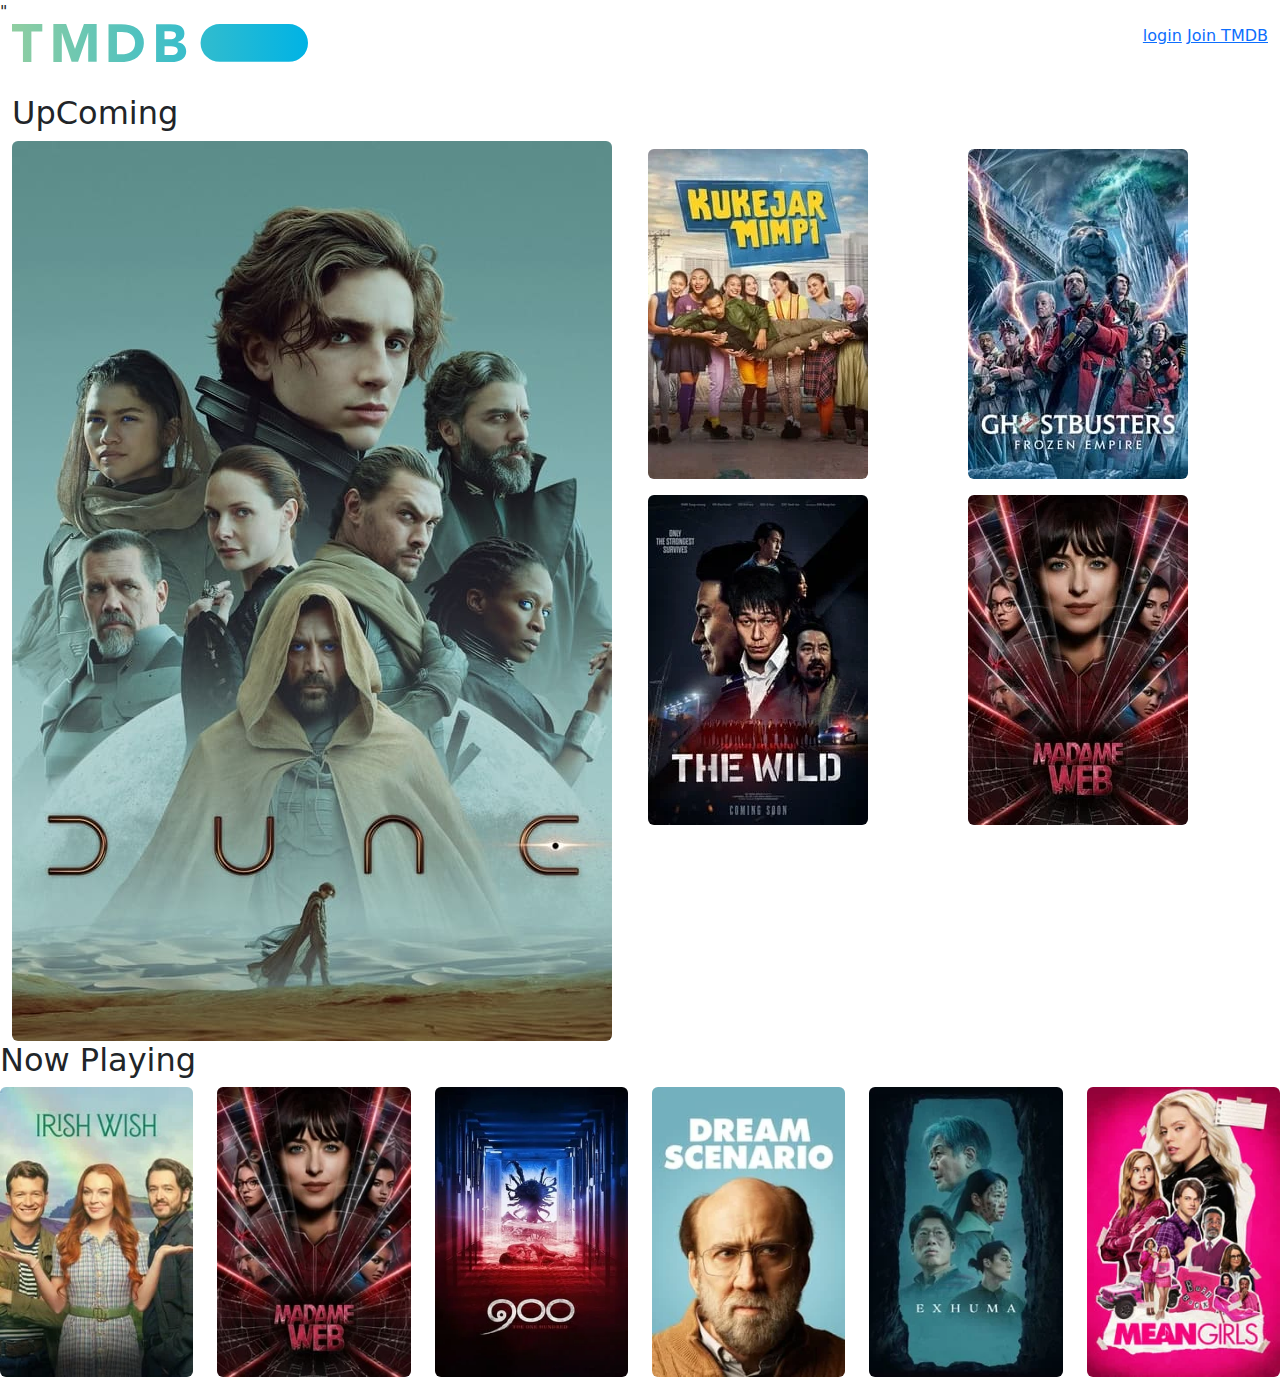
==== bss/index.html @ 6a9ffa89 "Film Bioskop M. dimas saputeraa" ====
<html lang="en">

<head>
    <meta charset="UTF-8" />
    <meta name="viewport" content="width=device-width, initial-scale=1.0">
    <title>The Movie DB</title>
    <!--link boostrap now-->
    <link href=https://cdn.jsdelivr.net/npm/bootstrap@5.3.3/dist/css/bootstrap.min.css rel="stylesheet"
        integrity="sha384-QWTKZyjpPEjISv5WaRU9OFeRpok6YctnYmDr5pNlyT2bRjXh0JMhjY6hW+ALEwIH" crossorigin="anonymous">"
</head>

<body>
    <div class="container-fluid">
        <div class="row">
            <!--logo-->
            <div class="col-lg-3">
                <img src="img/logo.svg" alt="" class="img-fluid" />
            </div>
            <!--link navigasi-->
            <div class="col-lg-9 text-end">
                <a href="#" class="link-primary">login</a> <a href="#" class="link-primary">Join TMDB </a>
             </div>
        </div>

        <div class="row mt-3">
            <div class="col-lg-">
                <!--img banner-->
                <img src="img/banner.jpg" alt="" class="img-fluid rounded" />
            </div>
         </div>

         <h2 class="mt-3"> UpComing</h2>
         <div class="row" >
            <div class="col-lg-6 ">  
                <img src="img/dune.jpg" alt="" class="img-fluid rounded" />
             </div>
            <div class="col-lg-6 col-sm-12">
                <div class="row">
                    <div class="col-lg-6 p-2 col-sm-6">
                        <img src="img/KUKEJARMIMPI.webp" alt="" class="img-fluid rounded" />
                    </div>
                    <div class="col-lg-6 p-2 col-sm-6">
                        <img src="img/ghostbusters.webp" alt="" class="img-fluid rounded" />
                    </div>
                    <div class="col-lg-6 p-2 col-sm-6">
                        <img src="img/TheWILD.webp" alt="" class="img-fluid rounded" />
                    </div>
                    <div class="col-lg-6 p-2 col-sm-6">
                        <img src="img/Madameweb.webp" alt="" class="img-fluid rounded" />
                    </div>
                </div>
            </div>
            </div>
         </div>
         

         <h2>Now Playing</h2>
         <div class="row">
            <div class="col-lg-2 col-sm-4">
                <img src="img/irishwish.webp" alt="" class="img-fluid rounded" />
            </div>
            <div class="col-lg-2">
                <img src="img/Madameweb.webp" alt="" class="img-fluid rounded"/>
            </div>
            <div class="col-lg-2">
                <img src="img/theonehundred.webp" alt="" class="img-fluid rounded"/>
            </div>
            <div class="col-lg-2">
                <img src="img/DreamScenario.webp" alt="" class="img-fluid rounded"/>
             </div>
            <div class="col-lg-2">
                <img src="img/Exhuma.webp" alt="" class="img-fluid rounded"/>
            </div>
              <div class="col-lg-2">
                <img src="img/meangirls.webp" alt="" class="img-fluid rounded"/>
             </div>
         </div>
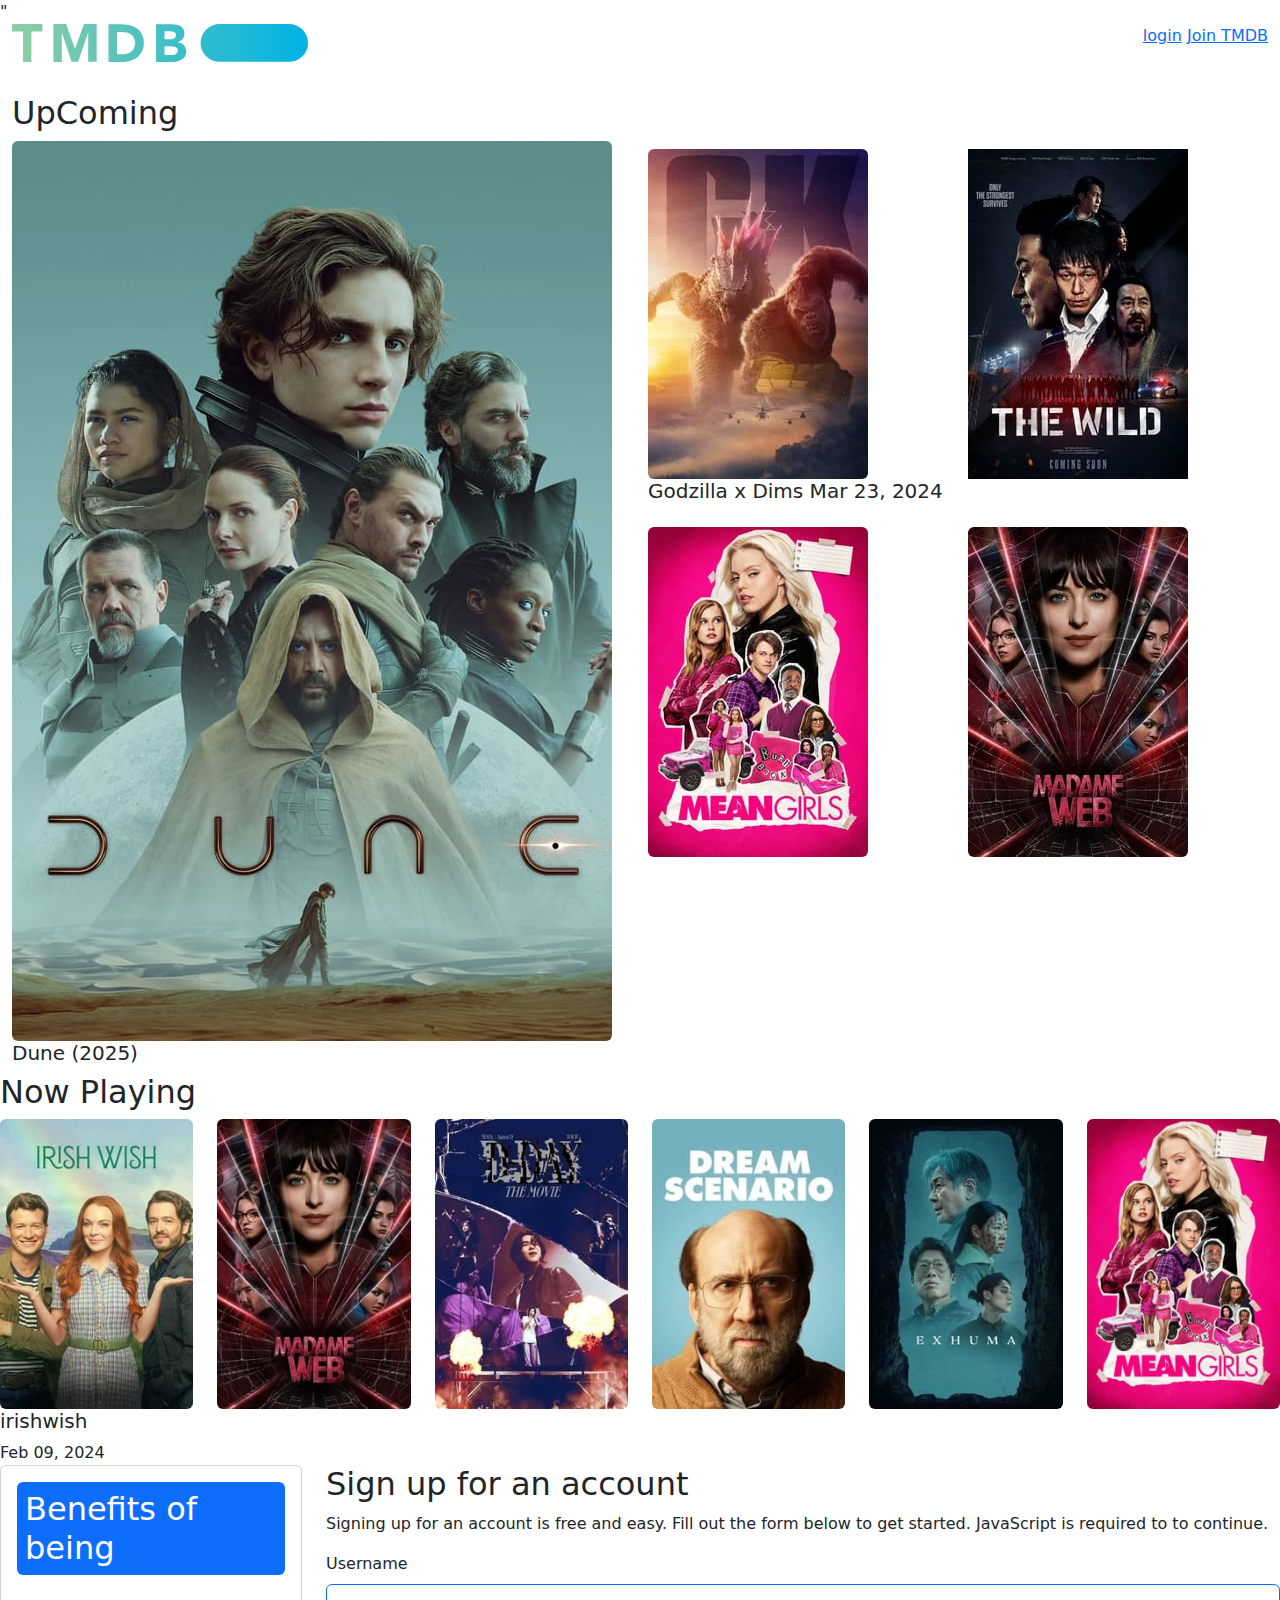
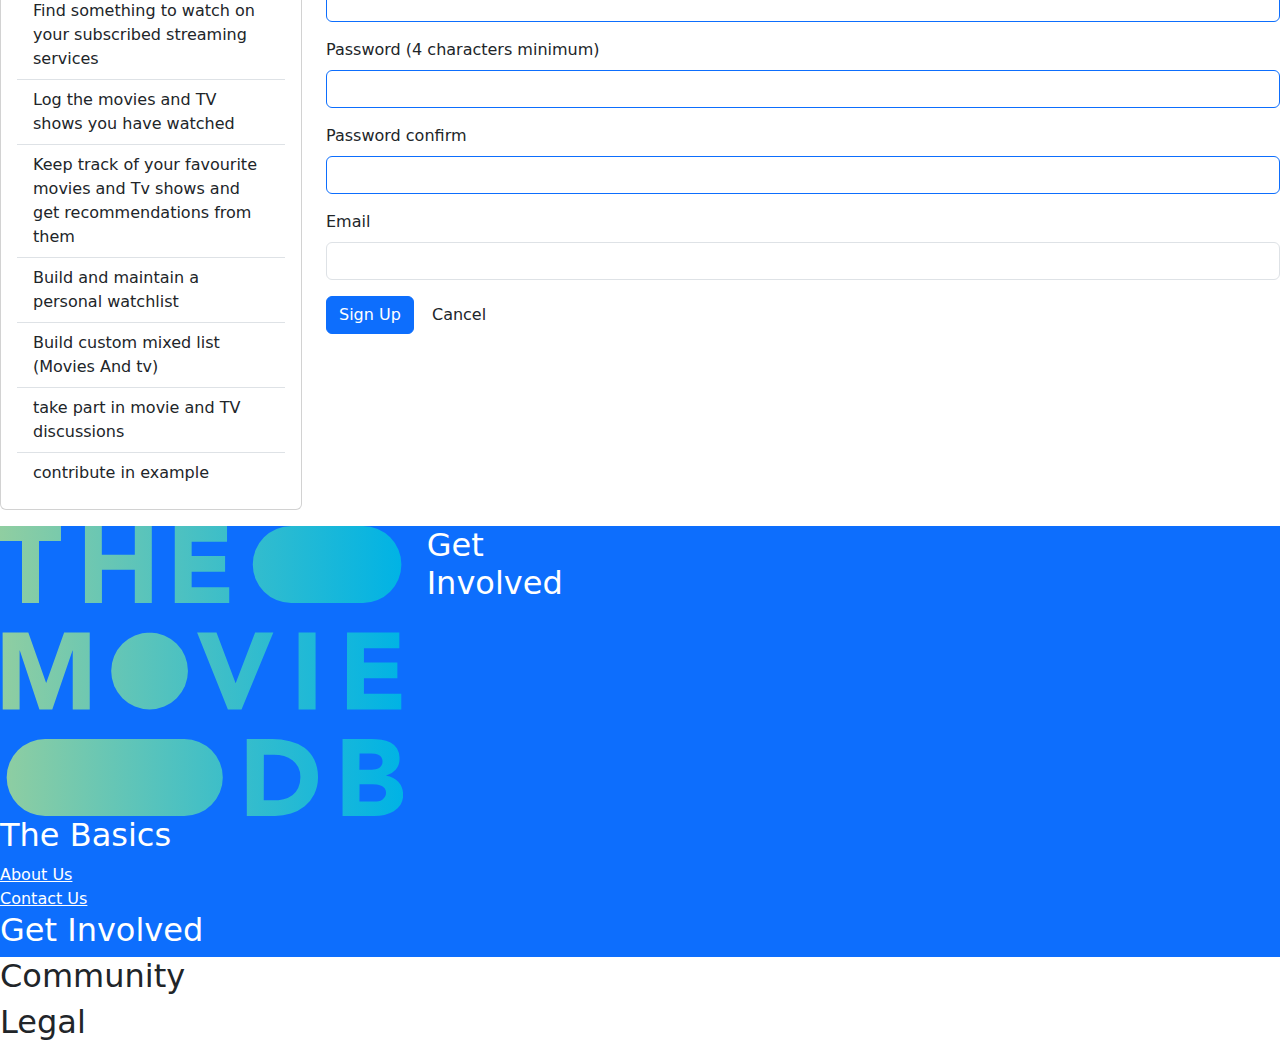
==== commit 261cc0cb: "Latihan paw tugas 5 m dimas" ====
--- a/bss/index.html
+++ b/bss/index.html
@@ -33,20 +33,23 @@
          <div class="row" >
             <div class="col-lg-6 ">  
                 <img src="img/dune.jpg" alt="" class="img-fluid rounded" />
+                <h5>Dune (2025)</h5>
              </div>
-            <div class="col-lg-6 col-sm-12">
+           
+             <div class="col-lg-6 col-sm-12">
                 <div class="row">
                     <div class="col-lg-6 p-2 col-sm-6">
-                        <img src="img/KUKEJARMIMPI.webp" alt="" class="img-fluid rounded" />
+                        <img src="img/Godzilla.webp" alt="" class="d-block rounded" />
+                        <h5>Godzilla x Dims Mar 23, 2024</h5>
                     </div>
                     <div class="col-lg-6 p-2 col-sm-6">
-                        <img src="img/ghostbusters.webp" alt="" class="img-fluid rounded" />
+                        <img src="img/TheWILD.webp" alt="" class="d-block" />
                     </div>
                     <div class="col-lg-6 p-2 col-sm-6">
-                        <img src="img/TheWILD.webp" alt="" class="img-fluid rounded" />
+                        <img src="img/meangirls.webp" alt="" class="d-block rounded" />
                     </div>
                     <div class="col-lg-6 p-2 col-sm-6">
-                        <img src="img/Madameweb.webp" alt="" class="img-fluid rounded" />
+                        <img src="img/Madameweb.webp" alt="" class="d-block rounded" />
                     </div>
                 </div>
             </div>
@@ -58,12 +61,14 @@
          <div class="row">
             <div class="col-lg-2 col-sm-4">
                 <img src="img/irishwish.webp" alt="" class="img-fluid rounded" />
+                <h5>irishwish</h5>
+                Feb 09, 2024
             </div>
             <div class="col-lg-2">
                 <img src="img/Madameweb.webp" alt="" class="img-fluid rounded"/>
             </div>
             <div class="col-lg-2">
-                <img src="img/theonehundred.webp" alt="" class="img-fluid rounded"/>
+                <img src="img/twoblueheart.webp" alt="" class="img-fluid rounded"/>
             </div>
             <div class="col-lg-2">
                 <img src="img/DreamScenario.webp" alt="" class="img-fluid rounded"/>
@@ -74,4 +79,93 @@
               <div class="col-lg-2">
                 <img src="img/meangirls.webp" alt="" class="img-fluid rounded"/>
              </div>
-         </div>+         </div>
+
+
+
+
+
+         <!--awal sign up-->
+         <div class="row">
+            <div class="col-lg-3">
+                <!--teks benefit-->
+                <div class="card">
+                    <div class="card-body">
+                        <h2 class="bg-primary rounded text-white p-2">Benefits of being</h2>
+                        <p class="card-text"></p>
+                            <li class="list-group list-group-flush"> 
+                                <ul class="list-group list-group-flush">
+                                    <li class="list-group-item">Find something to watch on your subscribed streaming services</li>
+                                    <li class="list-group-item">Log the movies and TV shows you have watched</li>
+                                    <li class="list-group-item">Keep track of your favourite movies and Tv shows and get recommendations from them</li>
+                                    <li class="list-group-item">Build and maintain a personal watchlist</li>
+                                    <li class="list-group-item">Build custom mixed list (Movies And tv)</li>
+                                    <li class="list-group-item">take part in movie and TV discussions</li>
+                                    <li class="list-group-item">contribute in example</li>
+                                </ul>
+
+                                
+                            </ul>
+                    </div>
+                </div>
+            </div>
+            <div class="col-lg-9">
+                <!--form sign up-->
+                <h2>Sign up for an account</h2>
+                <p>
+                    Signing up for an account is free and easy. Fill out the form below to get started. JavaScript is required to to continue.
+                </p>
+
+                <form action="">
+                    <div class="mb-3">
+                        <label for="" class="form-label">Username</label>
+                        <input type="text" class="form-control border border-primary" />
+                    </div>
+
+                    <div class="mb-3">
+                        <label for="" class="form-label">Password (4 characters minimum)</label> 
+                        <input type="password" class="form-control border border-primary" />
+                    </div>
+
+                    <div class="mb-3">
+                        <label for="" class="form-label">Password confirm</label>
+                        <input type="password" class="form-control border border-primary" />
+                    </div>
+
+                    <div class="mb-3">
+                        <label for="" class="form-label">Email</label>
+                        <input type="email" class="form-control" />
+                    </div>
+                    <button class="btn btn-primary">Sign Up</button>
+                    <button class="btn btn > primary"> Cancel</button>
+                </form>
+            </div>
+            <!--akhir sign up-->
+
+            <!--awal footer-->
+            <div class="row bg-primary mt-3 text-white">
+                <div class="col-lg-4">
+                    <img src="img/Logo2.svg" alt="" class="d-block w-100"/>
+                </div>
+                <div class="col-lg-2">
+                    <h2>Get Involved</h2>
+                </div>
+                <div class="col-lg-2"></div>
+                    <h2>The Basics</h2>
+                    <a href="#" class="text-white"> About Us</a> <br/>
+                    <a href="#" class="text-white">Contact Us</a>
+                <div class="col-lg-2"></div>
+                    <h2>Get Involved</h2>
+                </div>
+                <div class="col-lg-2"></div>
+                    <h2>Community</h2>
+                </div>
+                <div class="col-lg-2"></div>
+                    <h2>Legal</h2>
+                </div>
+            </div>
+        </div>
+            <!--akhir footer-->
+         </div>
+    </body>
+</html>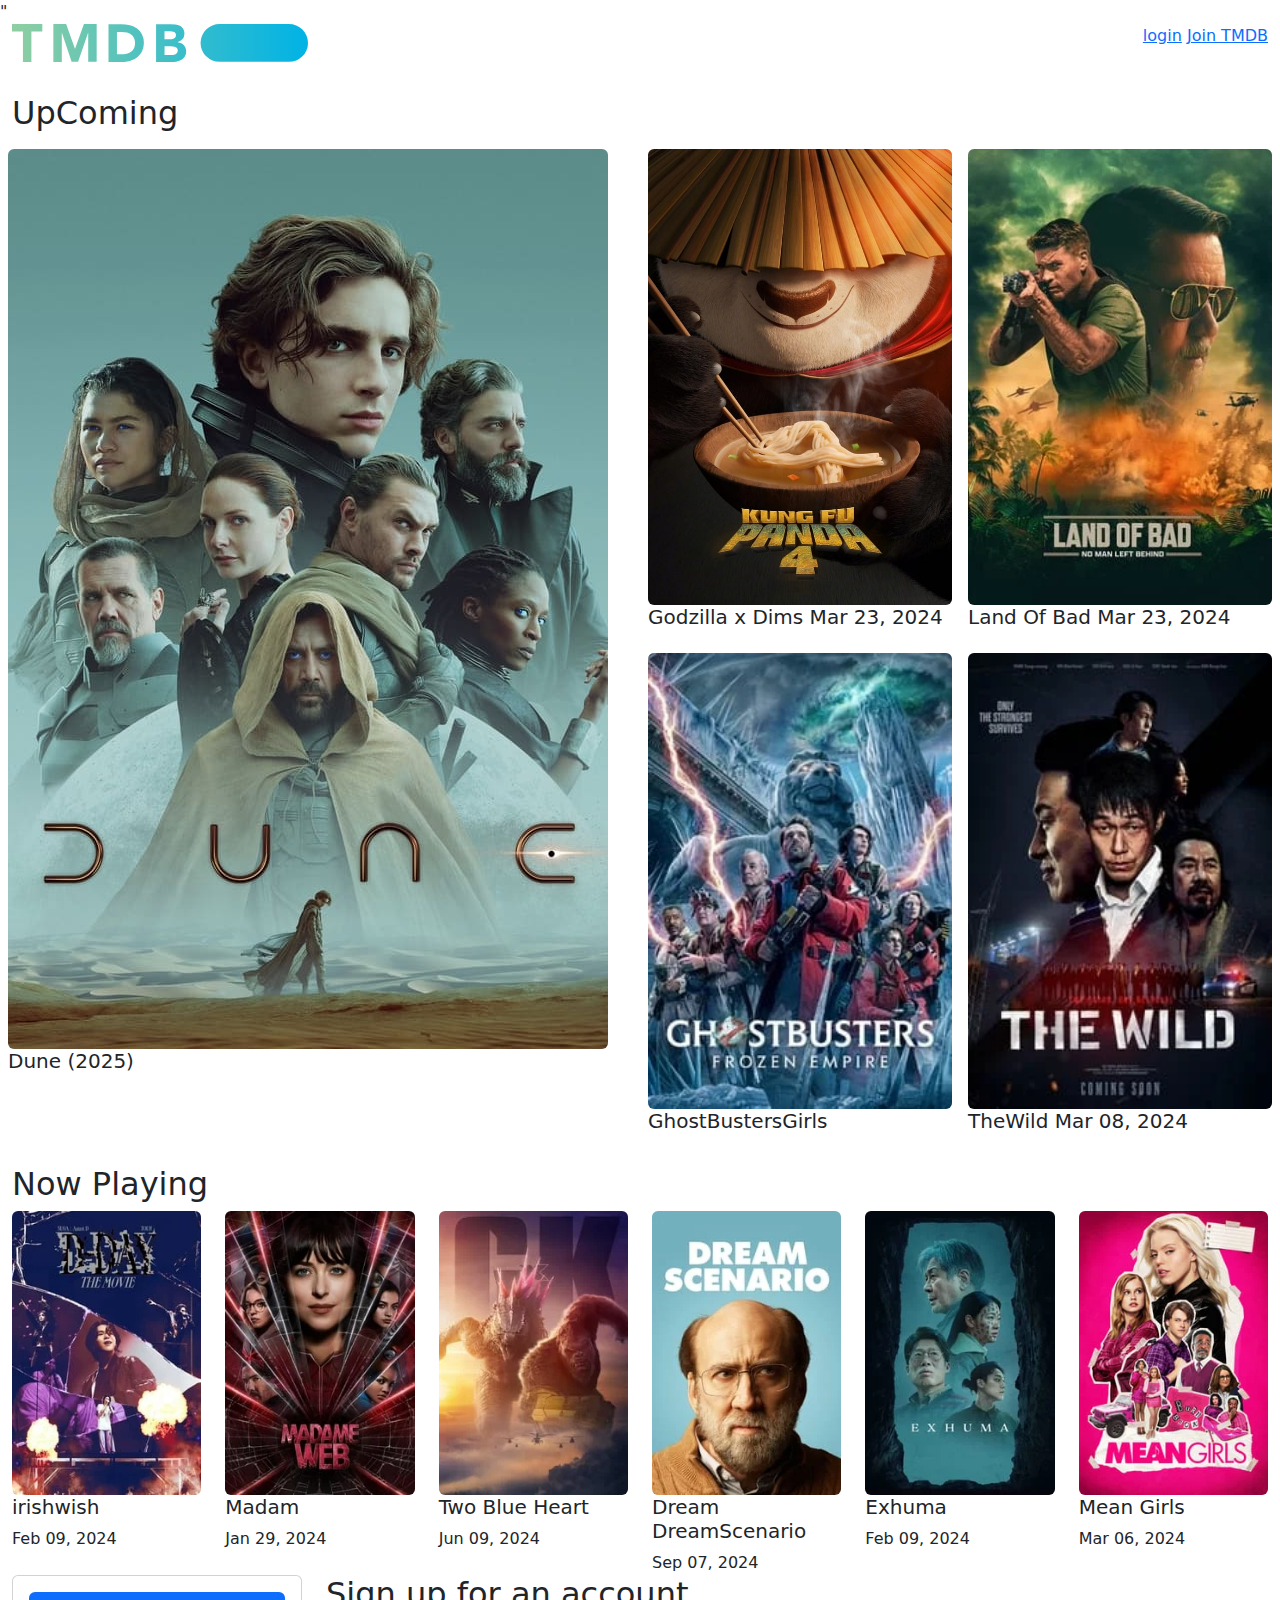
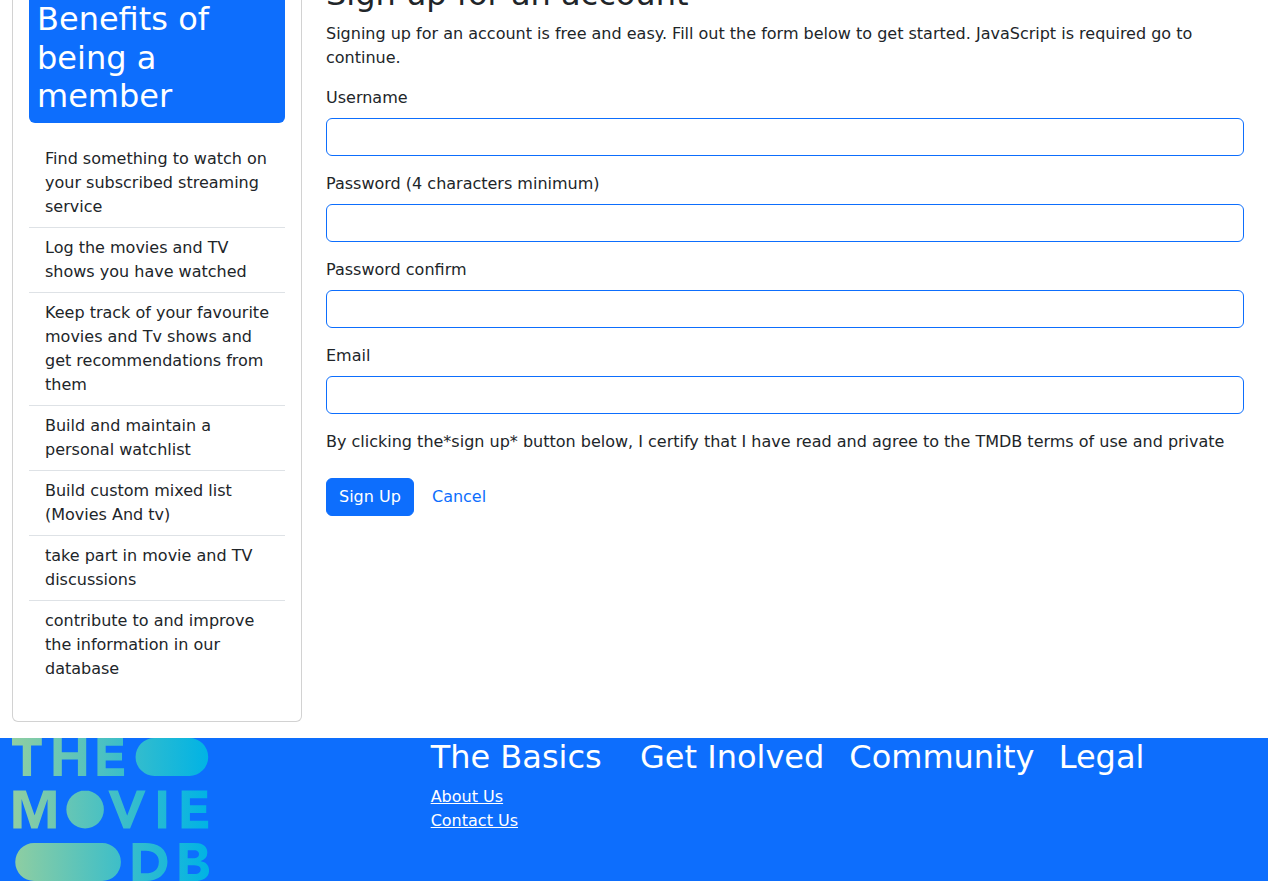
==== commit 9491e29f: "latihan paw m dimas" ====
--- a/bss/index.html
+++ b/bss/index.html
@@ -14,11 +14,11 @@
         <div class="row">
             <!--logo-->
             <div class="col-lg-3">
-                <img src="img/logo.svg" alt="" class="img-fluid" />
+                <img src="img/logo.svg" alt="" class="img-fluid" >
             </div>
             <!--link navigasi-->
             <div class="col-lg-9 text-end">
-                <a href="#" class="link-primary">login</a> <a href="#" class="link-primary">Join TMDB </a>
+                <a href="#" class="link-primary">login</a> <a href="#" class="link-primary">Join TMDB</a>
              </div>
         </div>
 
@@ -31,89 +31,96 @@
 
          <h2 class="mt-3"> UpComing</h2>
          <div class="row" >
-            <div class="col-lg-6 ">  
-                <img src="img/dune.jpg" alt="" class="img-fluid rounded" />
+            <div class="col-lg-6 p-2">  
+                <img src="img/dune.jpg" alt="" class="img-fluid rounded" >
                 <h5>Dune (2025)</h5>
              </div>
            
              <div class="col-lg-6 col-sm-12">
                 <div class="row">
                     <div class="col-lg-6 p-2 col-sm-6">
-                        <img src="img/Godzilla.webp" alt="" class="d-block rounded" />
+                        <img src="img/kungfupanda.jpg" alt="" class="d-block w-100 rounded" >
                         <h5>Godzilla x Dims Mar 23, 2024</h5>
                     </div>
                     <div class="col-lg-6 p-2 col-sm-6">
-                        <img src="img/TheWILD.webp" alt="" class="d-block" />
+                        <img src="img/landofbad.webp" alt="" class="d-block w-100 rounded" >
+                        <h5>Land Of Bad Mar 23, 2024</h5>
                     </div>
                     <div class="col-lg-6 p-2 col-sm-6">
-                        <img src="img/meangirls.webp" alt="" class="d-block rounded" />
+                        <img src="img/ghostbusters.webp" alt="" class="d-block w-100 rounded" >
+                        <h5>GhostBustersGirls</h5>
                     </div>
                     <div class="col-lg-6 p-2 col-sm-6">
-                        <img src="img/Madameweb.webp" alt="" class="d-block rounded" />
+                        <img src="img/TheWILD.webp" alt="" class="d-block w-100 rounded" >
+                        <h5>TheWild Mar 08, 2024</h5>
+    
+                     </div>
                     </div>
                 </div>
             </div>
-            </div>
-         </div>
+        
          
 
-         <h2>Now Playing</h2>
+         <h2 class ="mt-3">Now Playing</h2>
          <div class="row">
             <div class="col-lg-2 col-sm-4">
-                <img src="img/irishwish.webp" alt="" class="img-fluid rounded" />
+                <img src="img/twoblueheart.webp" alt="" class="img-fluid rounded" >
                 <h5>irishwish</h5>
                 Feb 09, 2024
             </div>
-            <div class="col-lg-2">
-                <img src="img/Madameweb.webp" alt="" class="img-fluid rounded"/>
+            <div class="col-lg-2">  
+                <img src="img/Madameweb.webp" alt="" class="img-fluid rounded">
+                <h5>Madam</h5>
+                Jan 29, 2024
             </div>
             <div class="col-lg-2">
-                <img src="img/twoblueheart.webp" alt="" class="img-fluid rounded"/>
+                <img src="img/Godzilla.webp" alt="" class="img-fluid rounded">
+                <h5>Two Blue Heart</h5>
+                Jun 09, 2024
             </div>
             <div class="col-lg-2">
-                <img src="img/DreamScenario.webp" alt="" class="img-fluid rounded"/>
+                <img src="img/DreamScenario.webp" alt="" class="img-fluid rounded">
+                <h5>Dream DreamScenario</h5>
+                Sep 07, 2024
              </div>
             <div class="col-lg-2">
-                <img src="img/Exhuma.webp" alt="" class="img-fluid rounded"/>
+                <img src="img/Exhuma.webp" alt="" class="img-fluid rounded">
+                <h5>Exhuma</h5>
+                Feb 09, 2024
             </div>
               <div class="col-lg-2">
-                <img src="img/meangirls.webp" alt="" class="img-fluid rounded"/>
+                <img src="img/meangirls.webp" alt="" class="img-fluid rounded">
+                <h5>Mean Girls</h5>
+                Mar 06, 2024
              </div>
-         </div>
-
-
-
-
-
-         <!--awal sign up-->
-         <div class="row">
-            <div class="col-lg-3">
+             <!--akhir dari now playing-->
+         
+            <!--awal sign up-->
+            <div class="row">
+                <div class="col-lg-3">
                 <!--teks benefit-->
                 <div class="card">
                     <div class="card-body">
-                        <h2 class="bg-primary rounded text-white p-2">Benefits of being</h2>
-                        <p class="card-text"></p>
-                            <li class="list-group list-group-flush"> 
-                                <ul class="list-group list-group-flush">
-                                    <li class="list-group-item">Find something to watch on your subscribed streaming services</li>
+                        <h2 class="bg-primary rounded text-white p-2">Benefits of being a member</h2>
+                        <p class="card-text">
+                            <ul class="list-group list-group-flush"> 
+                                    <li class="list-group-item">Find something to watch on your subscribed streaming service </li>
                                     <li class="list-group-item">Log the movies and TV shows you have watched</li>
                                     <li class="list-group-item">Keep track of your favourite movies and Tv shows and get recommendations from them</li>
                                     <li class="list-group-item">Build and maintain a personal watchlist</li>
                                     <li class="list-group-item">Build custom mixed list (Movies And tv)</li>
                                     <li class="list-group-item">take part in movie and TV discussions</li>
-                                    <li class="list-group-item">contribute in example</li>
+                                    <li class="list-group-item">contribute to and improve the information in our database</li>
                                 </ul>
-
-                                
-                            </ul>
+                            </p>
+                        </div>
                     </div>
-                </div>
             </div>
             <div class="col-lg-9">
                 <!--form sign up-->
                 <h2>Sign up for an account</h2>
                 <p>
-                    Signing up for an account is free and easy. Fill out the form below to get started. JavaScript is required to to continue.
+                    Signing up for an account is free and easy. Fill out the form below to get started. JavaScript is required go to continue.
                 </p>
 
                 <form action="">
@@ -134,38 +141,40 @@
 
                     <div class="mb-3">
                         <label for="" class="form-label">Email</label>
-                        <input type="email" class="form-control" />
+                        <input type="email" class="form-control border border-primary" />
+                    </div>
+                    <div class="mb-3">
+                        <label for="" class="form-label">By clicking the*sign up* button below, I certify that I have read and agree to the TMDB terms of use and private</label>
                     </div>
                     <button class="btn btn-primary">Sign Up</button>
-                    <button class="btn btn > primary"> Cancel</button>
+                    <button class="btn btn-default text-primary"> Cancel</button>
                 </form>
             </div>
+        </div>
             <!--akhir sign up-->
 
             <!--awal footer-->
-            <div class="row bg-primary mt-3 text-white">
-                <div class="col-lg-4">
-                    <img src="img/Logo2.svg" alt="" class="d-block w-100"/>
-                </div>
-                <div class="col-lg-2">
-                    <h2>Get Involved</h2>
-                </div>
-                <div class="col-lg-2"></div>
-                    <h2>The Basics</h2>
-                    <a href="#" class="text-white"> About Us</a> <br/>
-                    <a href="#" class="text-white">Contact Us</a>
-                <div class="col-lg-2"></div>
-                    <h2>Get Involved</h2>
-                </div>
-                <div class="col-lg-2"></div>
-                    <h2>Community</h2>
-                </div>
-                <div class="col-lg-2"></div>
-                    <h2>Legal</h2>
-                </div>
+        <div class="row bg-primary mt-3 text-white">
+            <div class="col-lg-4">
+                <img src="img/Logo2.svg" alt="" class="d-block w-50">
+            </div>
+            <div class="col-lg-2">
+                <h2>The Basics</h2>
+                <a href="" class="text-white">About Us</a><br>
+                <a href="" class="text-white">Contact Us</a>
+            </div>
+            <div class="col-lg-2">
+                    <h2>Get Inolved</h2>
+            </div>
+            <div class="col-lg-2">
+                <h2>Community</h2>
+            </div>
+            <div class="col-lg-2">
+                <h2>Legal</h2>
             </div>
         </div>
-            <!--akhir footer-->
-         </div>
-    </body>
+                <!--akhir footer-->
+     </div>
+    </div>
+</body>
 </html>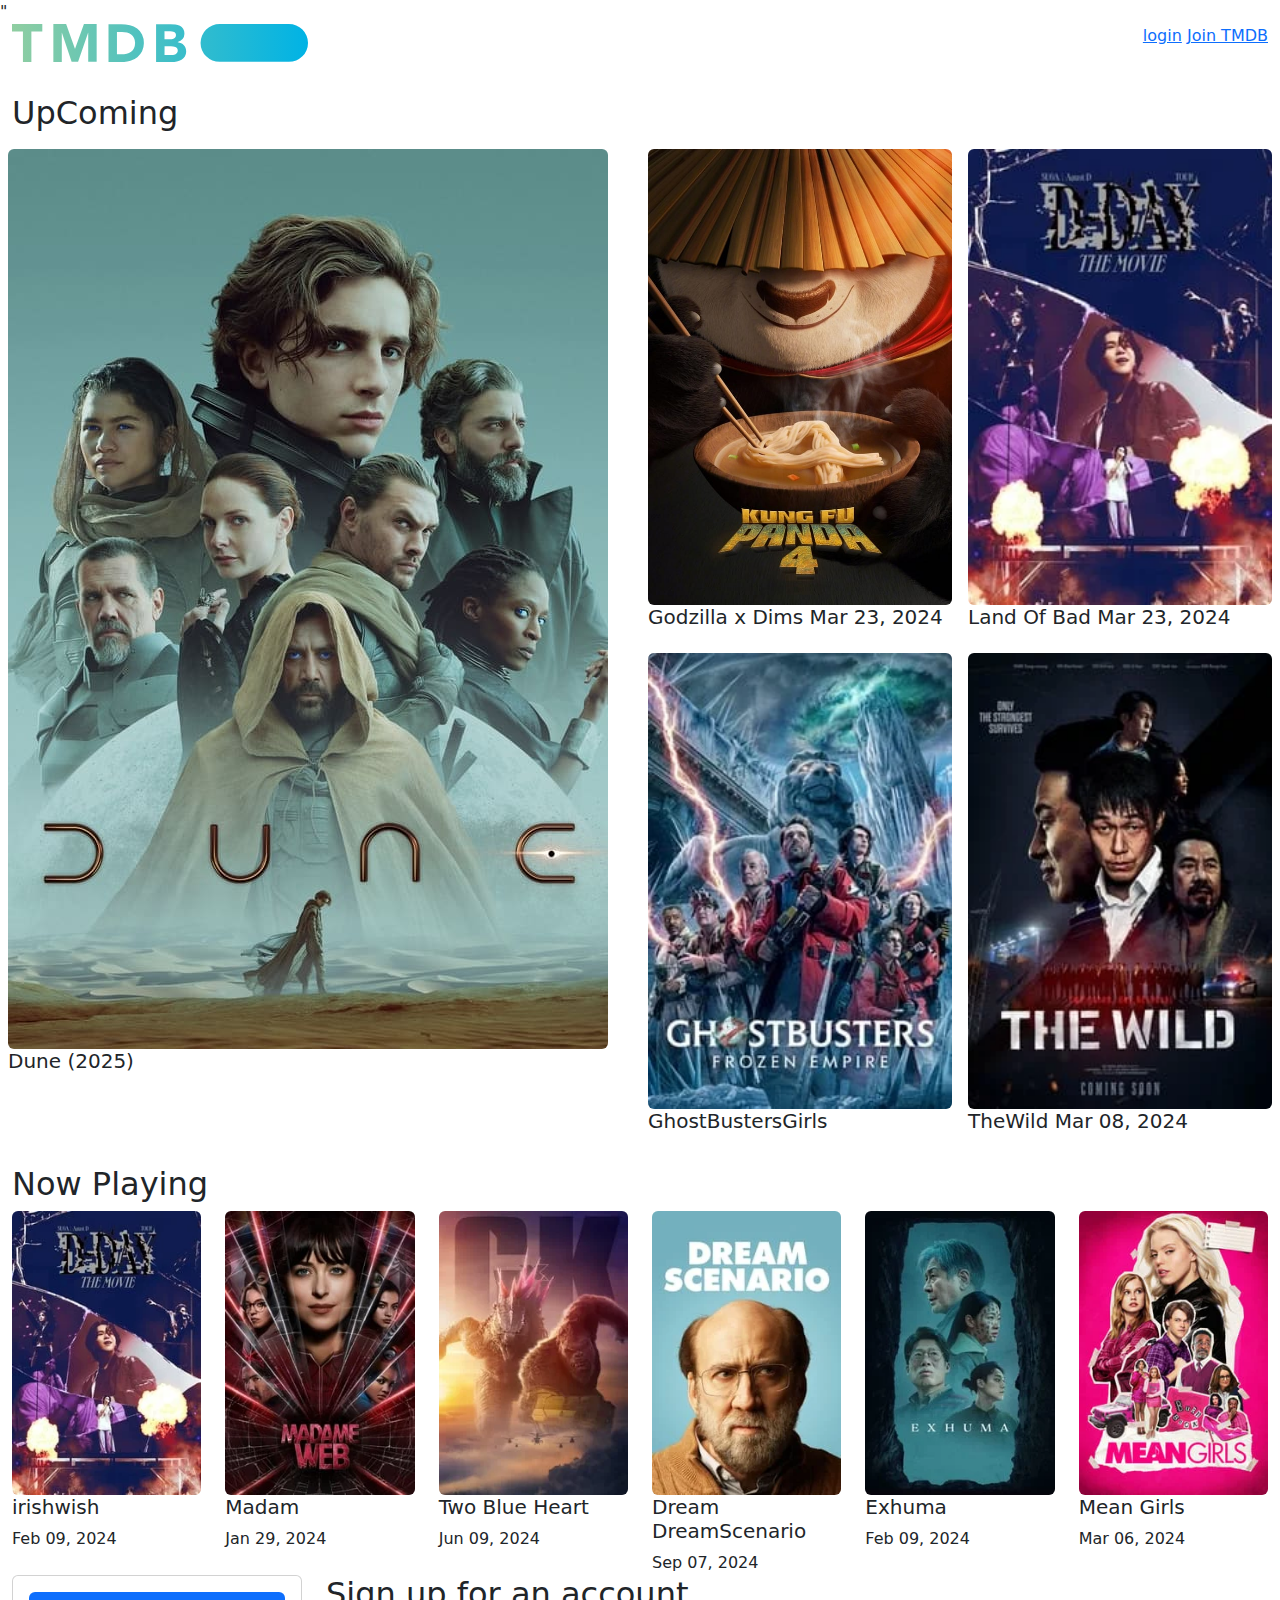
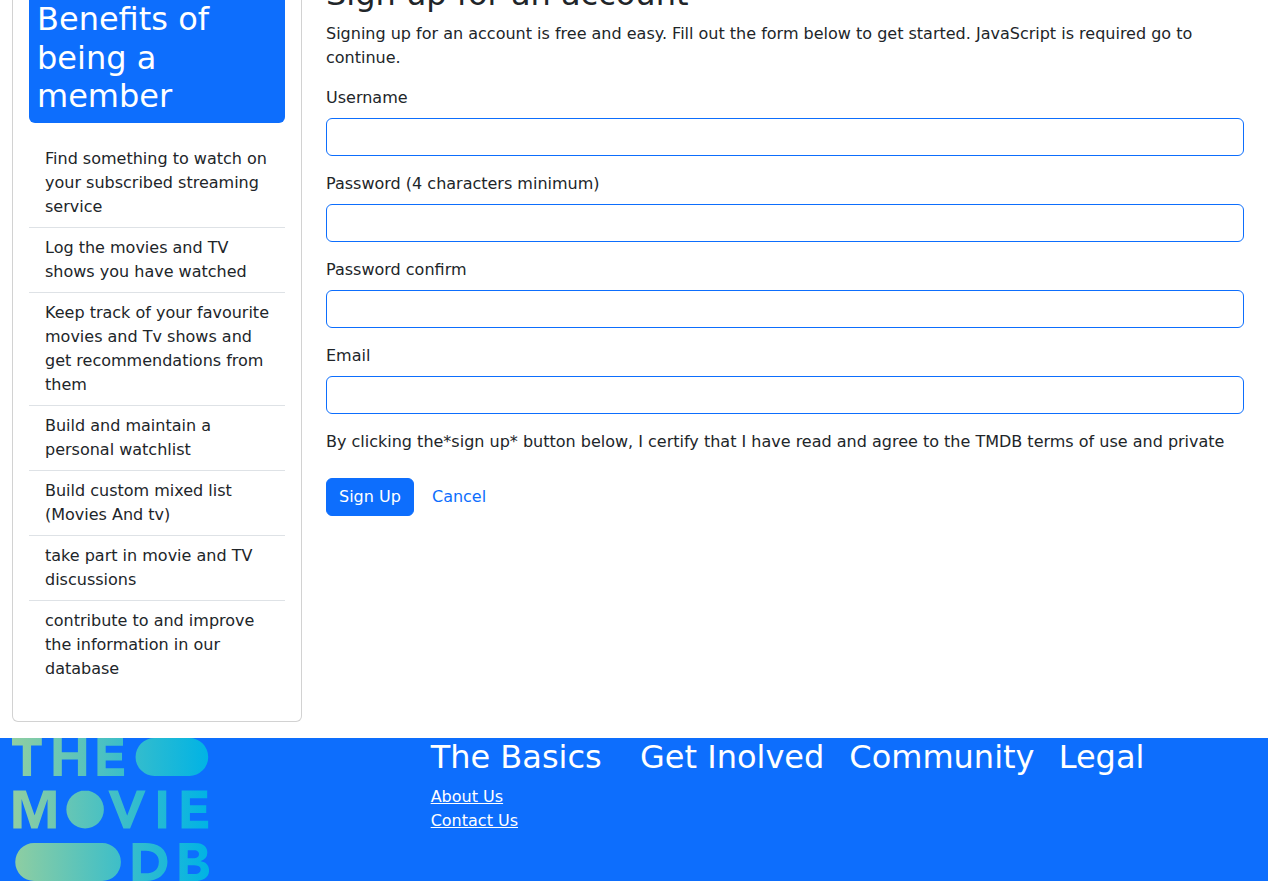
==== commit 7f67f945: "update index" ====
--- a/bss/index.html
+++ b/bss/index.html
@@ -43,7 +43,7 @@
                         <h5>Godzilla x Dims Mar 23, 2024</h5>
                     </div>
                     <div class="col-lg-6 p-2 col-sm-6">
-                        <img src="img/landofbad.webp" alt="" class="d-block w-100 rounded" >
+                        <img src="img/twoblueheart.webp" alt="" class="d-block w-100 rounded" >
                         <h5>Land Of Bad Mar 23, 2024</h5>
                     </div>
                     <div class="col-lg-6 p-2 col-sm-6">
@@ -174,7 +174,7 @@
             </div>
         </div>
                 <!--akhir footer-->
-     </div>
+    </div>
     </div>
 </body>
 </html>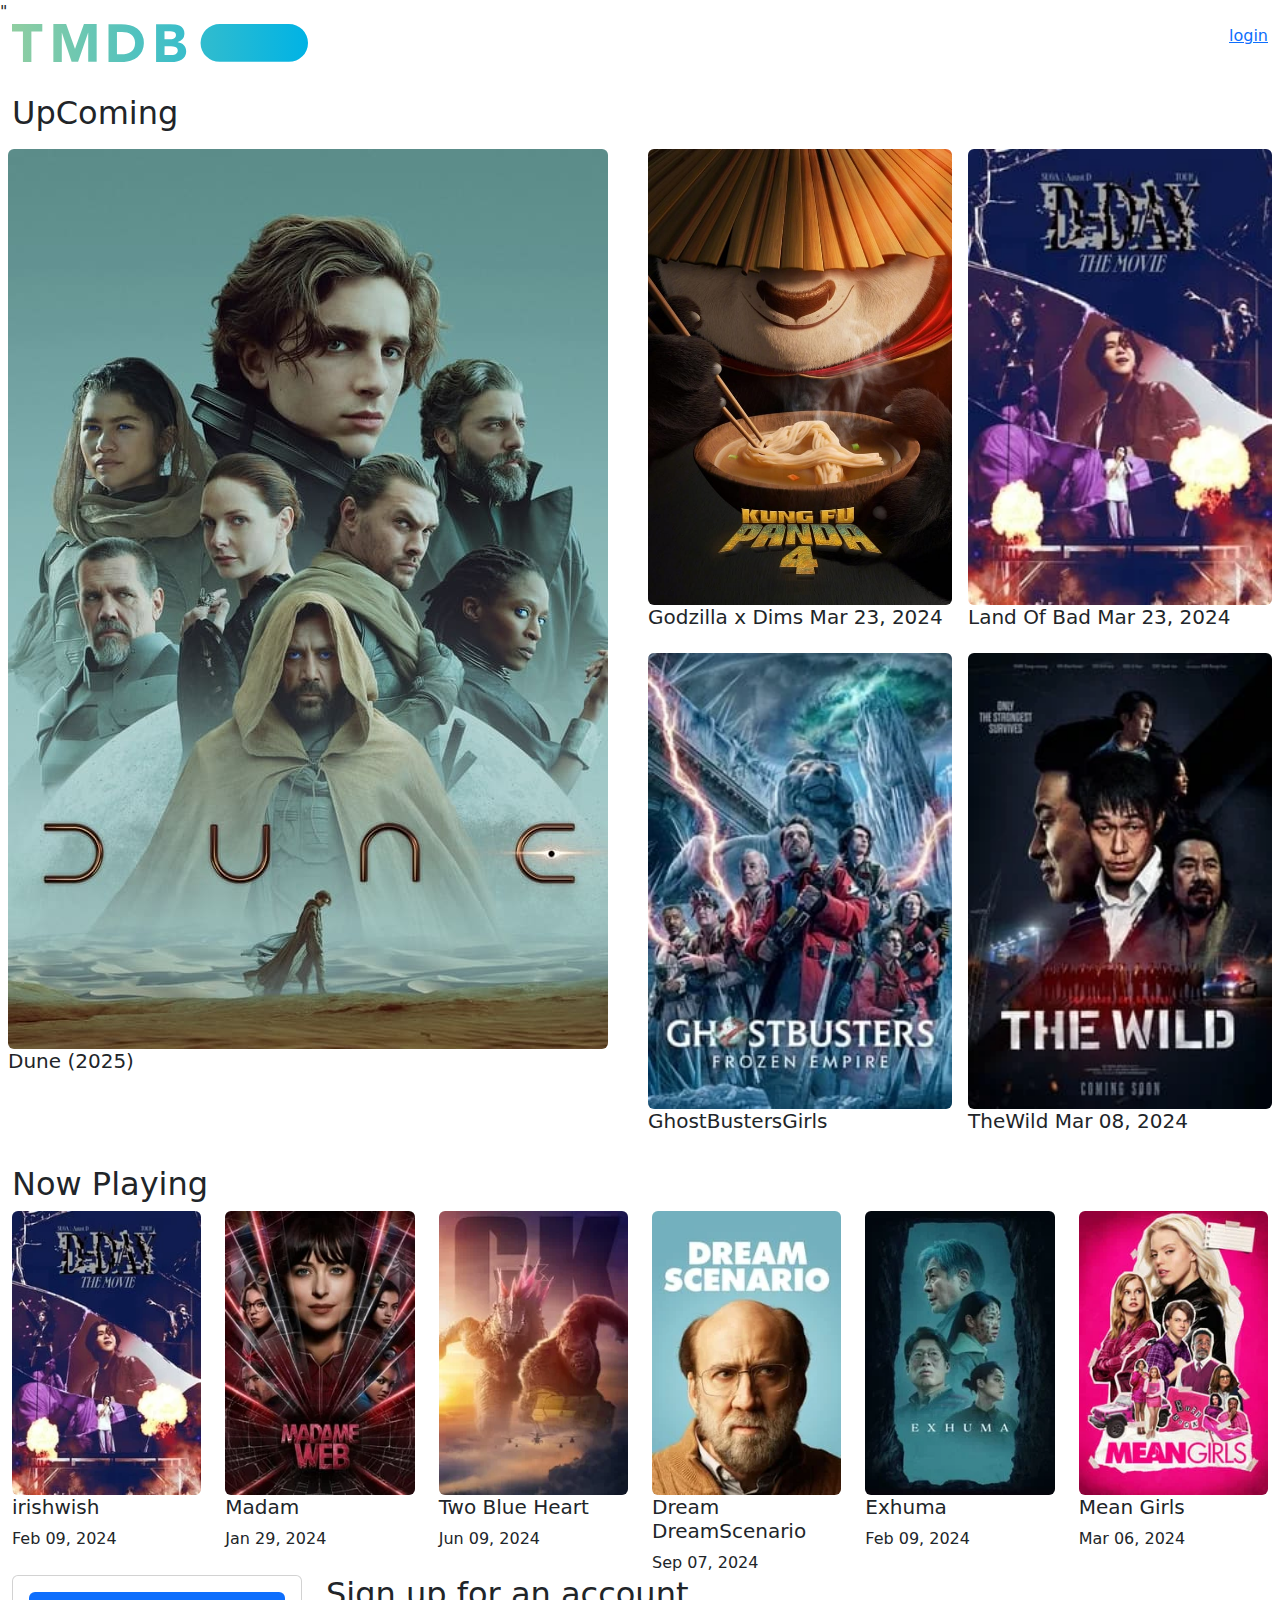
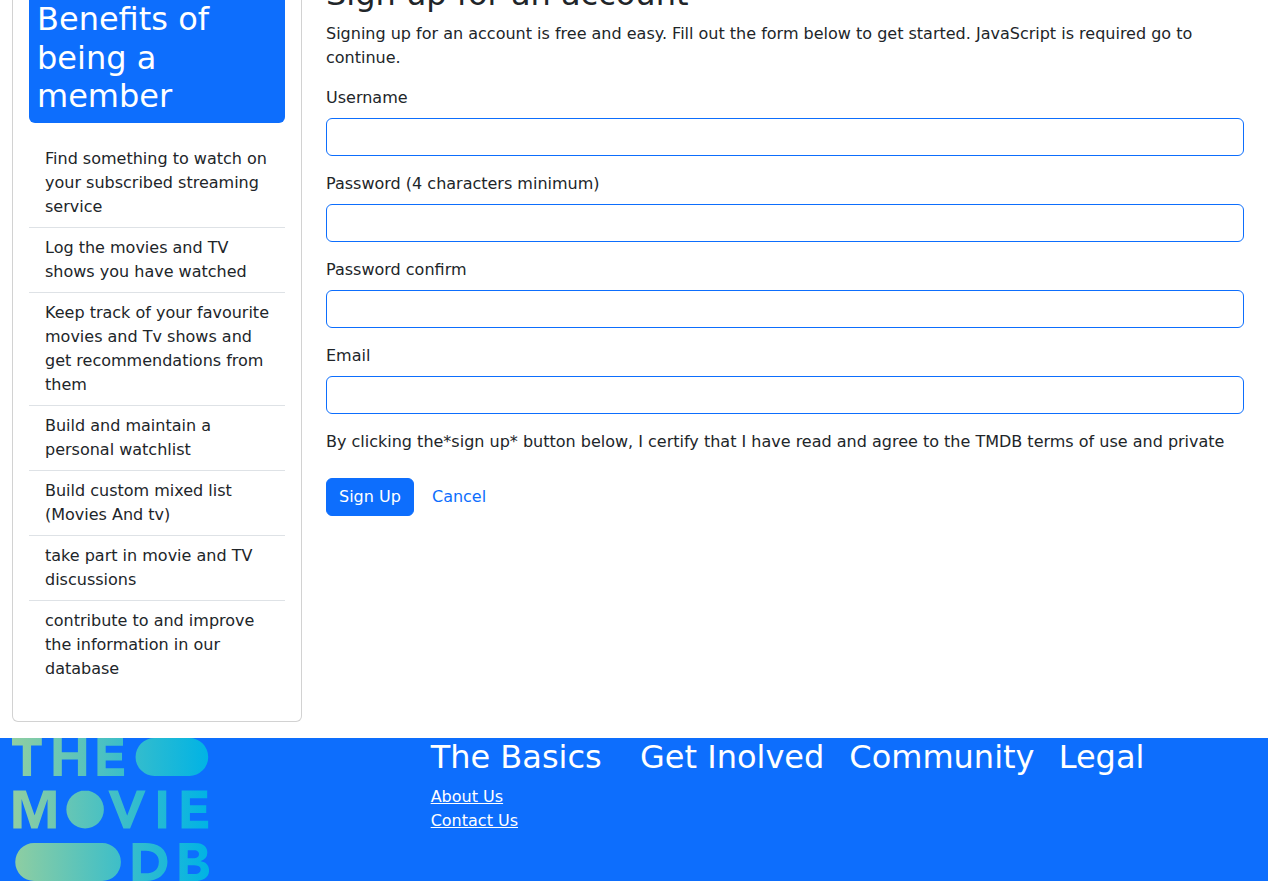
==== commit 5e1c160e: "menambahkan file file" ====
--- a/bss/index.html
+++ b/bss/index.html
@@ -18,7 +18,7 @@
             </div>
             <!--link navigasi-->
             <div class="col-lg-9 text-end">
-                <a href="#" class="link-primary">login</a> <a href="#" class="link-primary">Join TMDB</a>
+                <a href="#" class="link-primary">login</a> <a href="#" class="link-primary"></a>
              </div>
         </div>
 
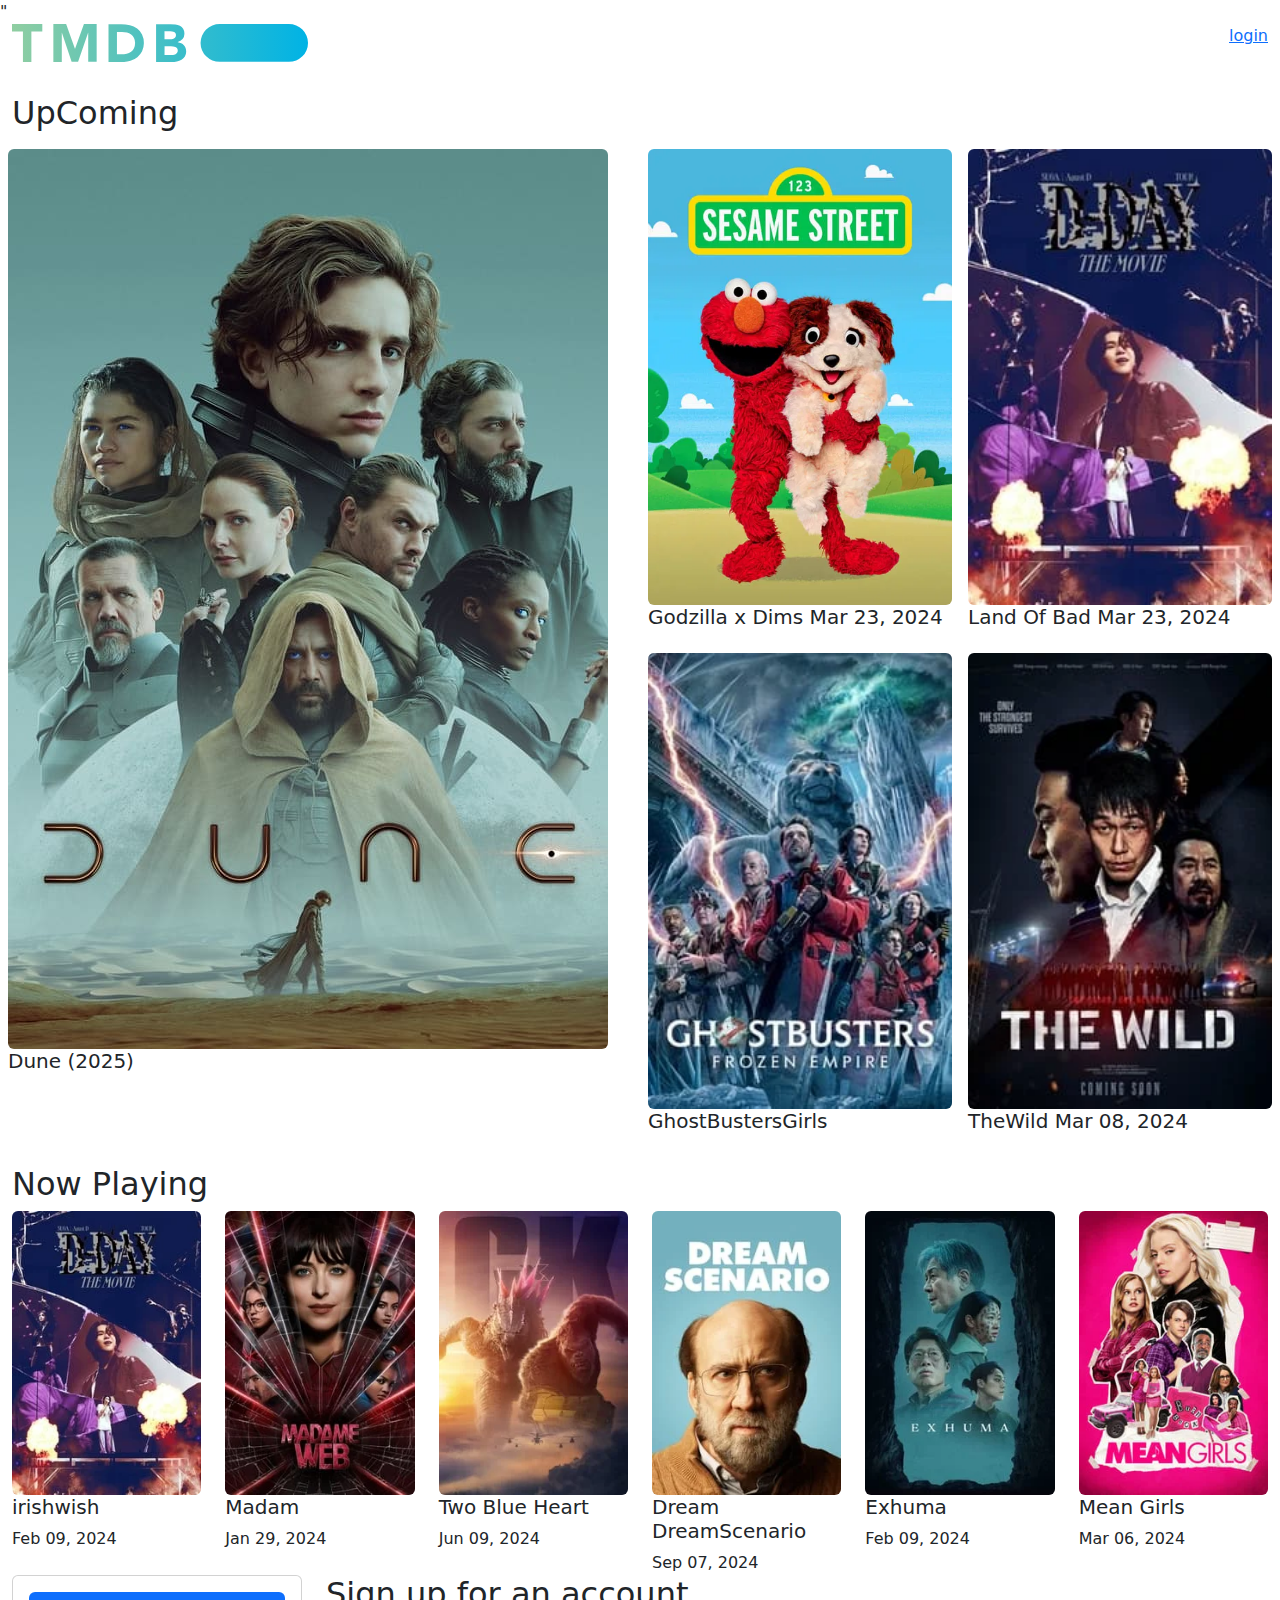
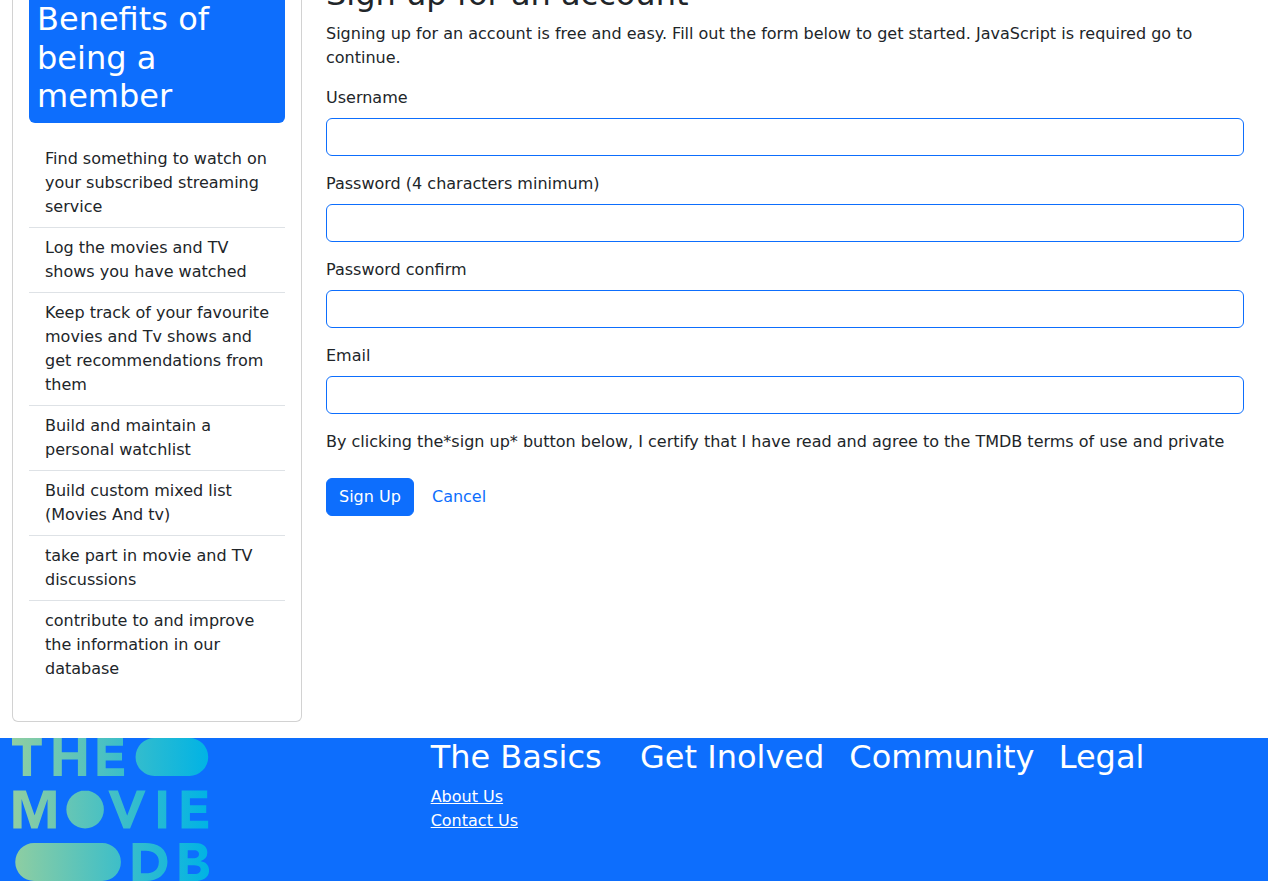
==== commit b699a6ac: "update foto TMDB" ====
--- a/bss/index.html
+++ b/bss/index.html
@@ -39,7 +39,7 @@
              <div class="col-lg-6 col-sm-12">
                 <div class="row">
                     <div class="col-lg-6 p-2 col-sm-6">
-                        <img src="img/kungfupanda.jpg" alt="" class="d-block w-100 rounded" >
+                        <img src="img/Sesame Street.webp" alt="" class="d-block w-100 rounded" >
                         <h5>Godzilla x Dims Mar 23, 2024</h5>
                     </div>
                     <div class="col-lg-6 p-2 col-sm-6">
